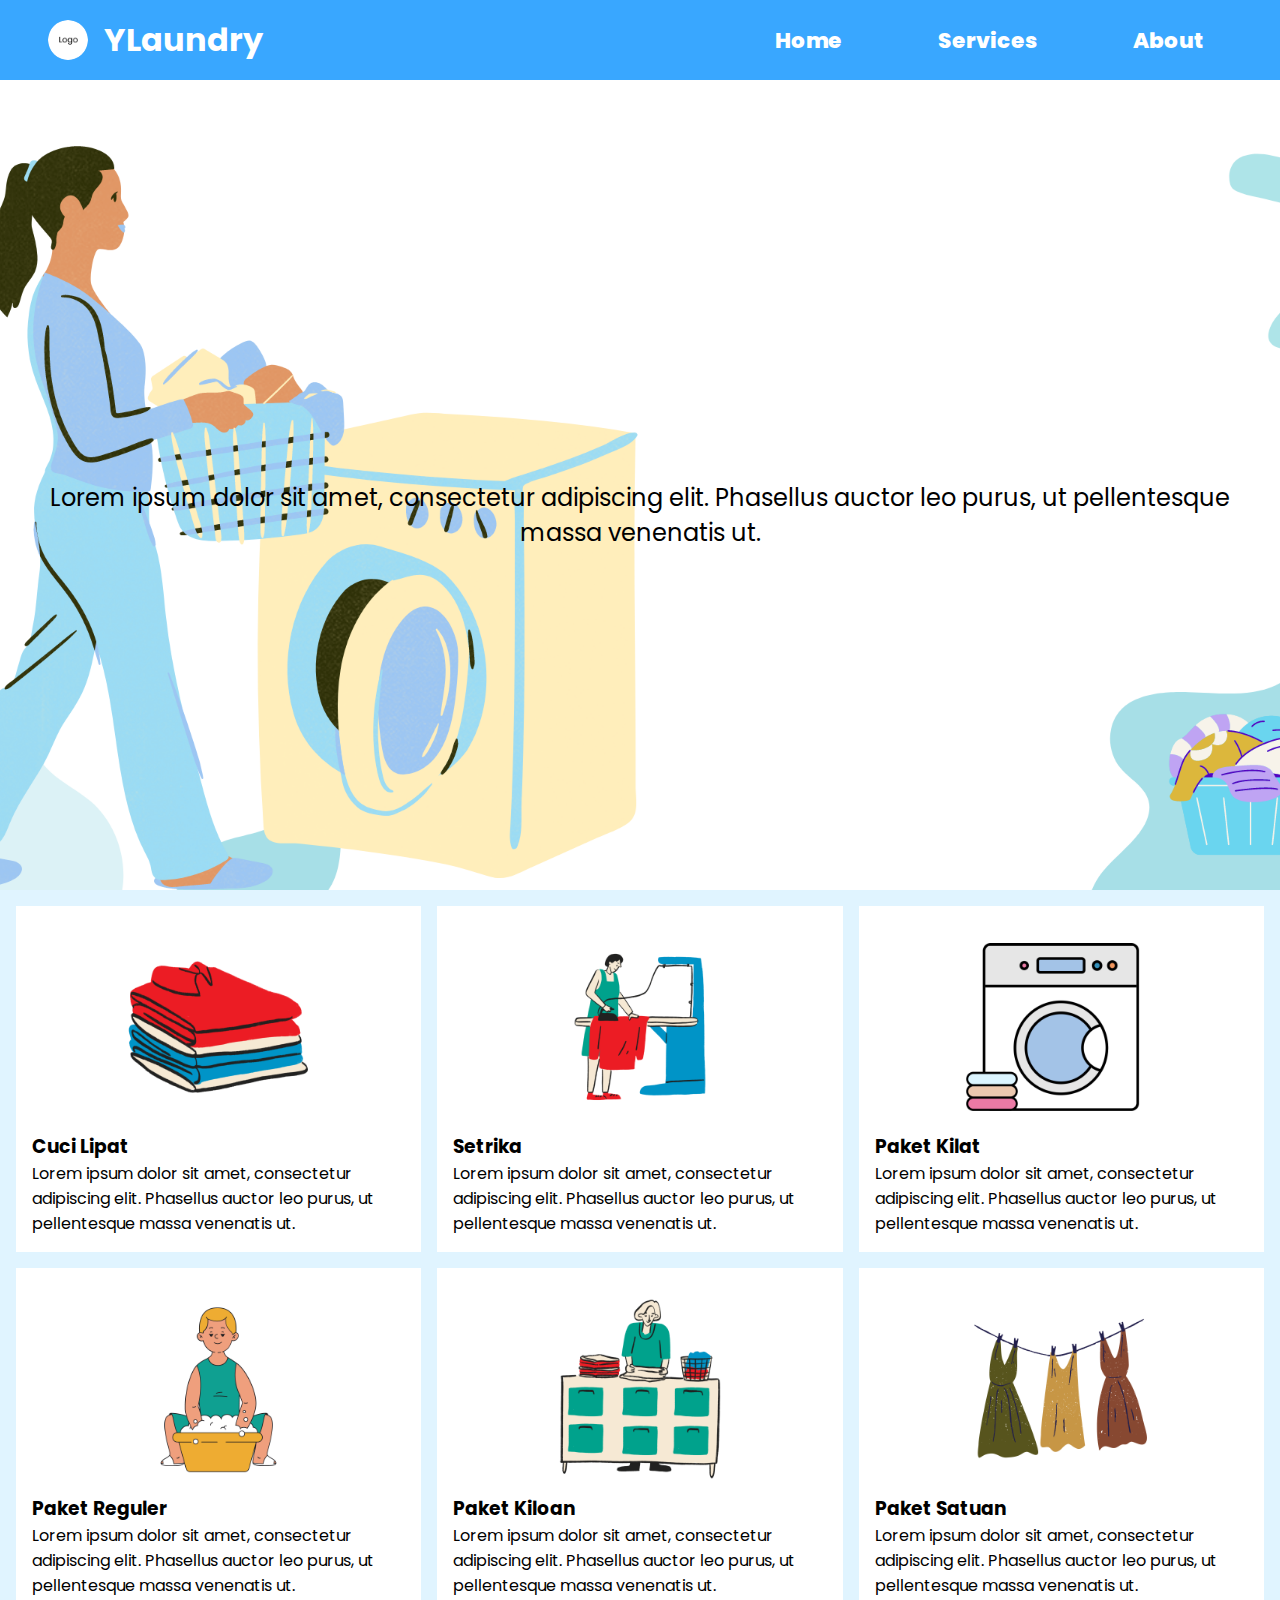
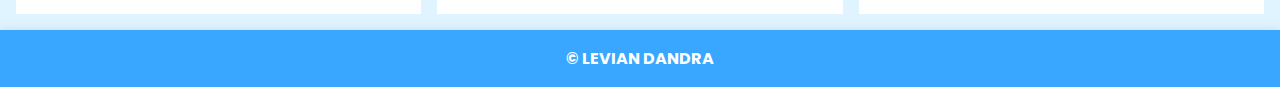
==== ylaundry/index.html @ 5318ca0f "Add files via upload" ====
<!DOCTYPE html>
<html lang="en">
  <head>
    <meta charset="UTF-8" />
    <meta name="viewport" content="width=device-width, initial-scale=1.0" />
    <meta http-equiv="X-UA-Compatible" content="ie=edge" />
    <link
      href="https://fonts.googleapis.com/css2?family=Poppins:wght@400;500;600&display=swap"
      rel="stylesheet"
    />
    <title>YLaundry</title>
    <link rel="stylesheet" href="./src/styles/main.css" />
  </head>
  <body>
    <header>
      <div class="app-bar">
        <div class="app-bar__logo">
            <img id="logo" src="./public/assets/images/logo.png" alt="logo" />
            <h1 id="tittle">YLaundry</h1>
        </div>
        <div class="app-bar__menu" id="app-bar__menu">
            <svg class="material-icons" width="36" height="36" viewBox="0 0 24 24">
                <path fill="#ffffff" d="M3 18h18v-2H3v2zM3 13h18v-2H3v2zM3 6v2h18V6H3z"></path>
            </svg>
        </div>
        <div>
            <nav id="drawer" class="app-bar__nav">
            <ul class="nav-list">
                <li class="nav-item"><a href="#">Home</a></li>
                <li class="nav-item"><a href="#services">Services</a></li>
                <li class="nav-item"><a href="#" id="daftar">About</a></li>
            </ul>
            </nav>
        </div>
    </div>
    </header>
    <main>
        <div class="hero">
            <div class="hero-content">
                <h2 class="hero-title" id="sliding-title">YLaundry</h2>
                <p class="hero-desc">Lorem ipsum dolor sit amet, consectetur adipiscing elit. Phasellus auctor leo purus, ut pellentesque massa venenatis ut. </p>
                <!-- <button class="start-note">Mulai Mencatat</button> -->
            </div>
        </div>

        <div class="card">
            <article class="card-content">
                <img class="card-content__image" src="./public/assets/images/cuci-lipat.png" alt="cuci-lipat"/>
                <h3 class="card-content__tittle">Cuci Lipat</h3>
                <p class="card-content__desc">Lorem ipsum dolor sit amet, consectetur adipiscing elit. Phasellus auctor leo purus, ut pellentesque massa venenatis ut.</p>
            </article>

            <article class="card-content">
                <img class="card-content__image" src="./public/assets/images/setrika.png" alt="setrika"/>
                <h3 class="card-content__tittle">Setrika</h3>
                <p class="card-content__desc">Lorem ipsum dolor sit amet, consectetur adipiscing elit. Phasellus auctor leo purus, ut pellentesque massa venenatis ut.</p>
            </article>

            <article class="card-content">
                <img class="card-content__image" src="./public/assets/images/paket-kilat.png" alt="paket-kilat"/>
                <h3 class="card-content__tittle">Paket Kilat</h3>
                <p class="card-content__desc">Lorem ipsum dolor sit amet, consectetur adipiscing elit. Phasellus auctor leo purus, ut pellentesque massa venenatis ut.</p>
            </article>

            <article class="card-content">
                <img class="card-content__image" src="./public/assets/images/paket-regular.png" alt="paket-reguler"/>
                <h3 class="card-content__tittle">Paket Reguler</h3>
                <p class="card-content__desc">Lorem ipsum dolor sit amet, consectetur adipiscing elit. Phasellus auctor leo purus, ut pellentesque massa venenatis ut.</p>
            </article>

            <article class="card-content">
                <img class="card-content__image" src="./public/assets/images/paket-kiloan.png" alt="paket-kiloan"/>
                <h3 class="card-content__tittle">Paket Kiloan</h3>
                <p class="card-content__desc">Lorem ipsum dolor sit amet, consectetur adipiscing elit. Phasellus auctor leo purus, ut pellentesque massa venenatis ut.</p>
            </article>

            <article class="card-content">
                <img class="card-content__image" src="./public/assets/images/paket-satuan.png" alt="paket-satuan"/>
                <h3 class="card-content__tittle">Paket Satuan</h3>
                <p class="card-content__desc">Lorem ipsum dolor sit amet, consectetur adipiscing elit. Phasellus auctor leo purus, ut pellentesque massa venenatis ut.</p>
            </article>

        </div>
    </main>
    <footer>
        <h4>&copy; LEVIAN DANDRA</h4>
    </footer>
    <script src="./src/scripts/main.js"></script>
  </body>
</html>
---- ylaundry/src/styles/main.css ----
:root {
    --primary: #87C4FF;
    --secondary: #39A7FF;
    --accent: #FFEED9;
    --background: #E0F4FF;
    --text: #ffffff;
    --black: #000000;
    --red: #ff0000;
    --blue: #0000ff;
    --green: #4caf50;
}


* {
    padding: 0;
    margin: 0;
    box-sizing: border-box;
}

body {
    background-color: var(--background);
    font-family: "Poppins", sans-serif;
}

header, footer {
    padding: 1rem 3rem;
    background-color: var(--secondary);
    box-shadow: 0px 0px 10px rgba(0, 0, 0, 0.1);
}

.app-bar,
.app-bar__logo {
    display: flex;
    justify-content: space-between;
    align-items: center;
}

.app-bar h1 {
    color: var(--text);
}

.app-bar img {
    width: 2.5rem;
    height: 2.5rem;
    margin-right: 1rem;
    border-radius: 50%;
    object-fit: cover;
}

.app-bar__menu {
    display: none;
    padding: 4px 6px 0;
    border-radius: 8px;
    margin-left: auto;
    cursor: pointer;
}

nav a {
    color: var(--text);
    padding: 14px 28px;
    font-weight: 800;
    border-radius: 12px;
    font-size: 1.35rem;
    text-decoration: none;
}

.nav-list {
    display: flex;
    list-style-type: none;
    align-items: center;
    gap: 1rem 2.5rem;
}

.hero {
    width: auto;
    display: flex;
    min-height: 90vh;
    background: url('../../public/assets/images/hero.png') center/cover no-repeat; 
    justify-content: center; 
    align-items: center; 
}

.hero-content {
    text-align: center;
    margin: 2rem; 
}

.hero-title {
    font-size: 2.5rem;
    position: relative;
    left: -100%;
    white-space: nowrap;
    animation: slideIn 1.5s ease-out forwards;
}

@keyframes slideIn {
    to {
        left: 0;
    }
}

.hero-desc {
    font-size: 1.5rem;
}

.card {
    display: flex;
    flex-wrap: wrap; 
    padding: 1rem;
    gap: 1rem;
    justify-content: center; 
}

.card-content {
    display: flex;
    flex: 1;
    flex-direction: column;
    background-color: var(--text);
    padding: 1rem;
    min-width: 400px; 
    height: auto;
    margin: 0 auto;
    height: 100%; 
    box-sizing: border-box;
}

.card-content__image {
    max-width: 30rem;
}

footer {
    text-align: center;
    color: var(--text);
}

@media screen and (max-width: 1024px) {
    .nav-list {
        display: flex;
        flex-direction: column;
        position: fixed;
        top: 86px;
        right: -100%;
        padding: 1.5rem;
        border-radius: 12px 0px 0px 12px;
        background-color: var(--secondary);
        box-shadow: 0px 0px 10px rgba(0, 0, 0, 0.1);
        z-index: 1;
        transition: right 0.3s ease;
    }

    .nav-list.active {
        display: flex;
        right: 0;
    }

    .nav-item {
        display: inline-block;
        margin: 0;
        width: 100%;
        padding: 14px 0;
    }
    
    nav a {
        width: 100%;
        color: var(--text);
        text-align: left;
    }

    nav a:hover {
        color: var(--primary);
        background-color: var(--texttext);
    }

    .app-bar__menu {
        display: block;
    }

    .card {
        flex-direction: column; 
        align-items: center;
    }

    .card-content {
        max-width: 100%;
    }
    
}

@media screen and (max-width: 660px) {
    .app-bar {
        padding: 1.15rem 1.75rem;
    }

    .card {
        flex-direction: column;
    }

    .card-content {
        max-width: 100%; 
    }
}

@media screen and (max-width: 440px) {
    nav a {
        font-size: 1.15rem;
    }
}
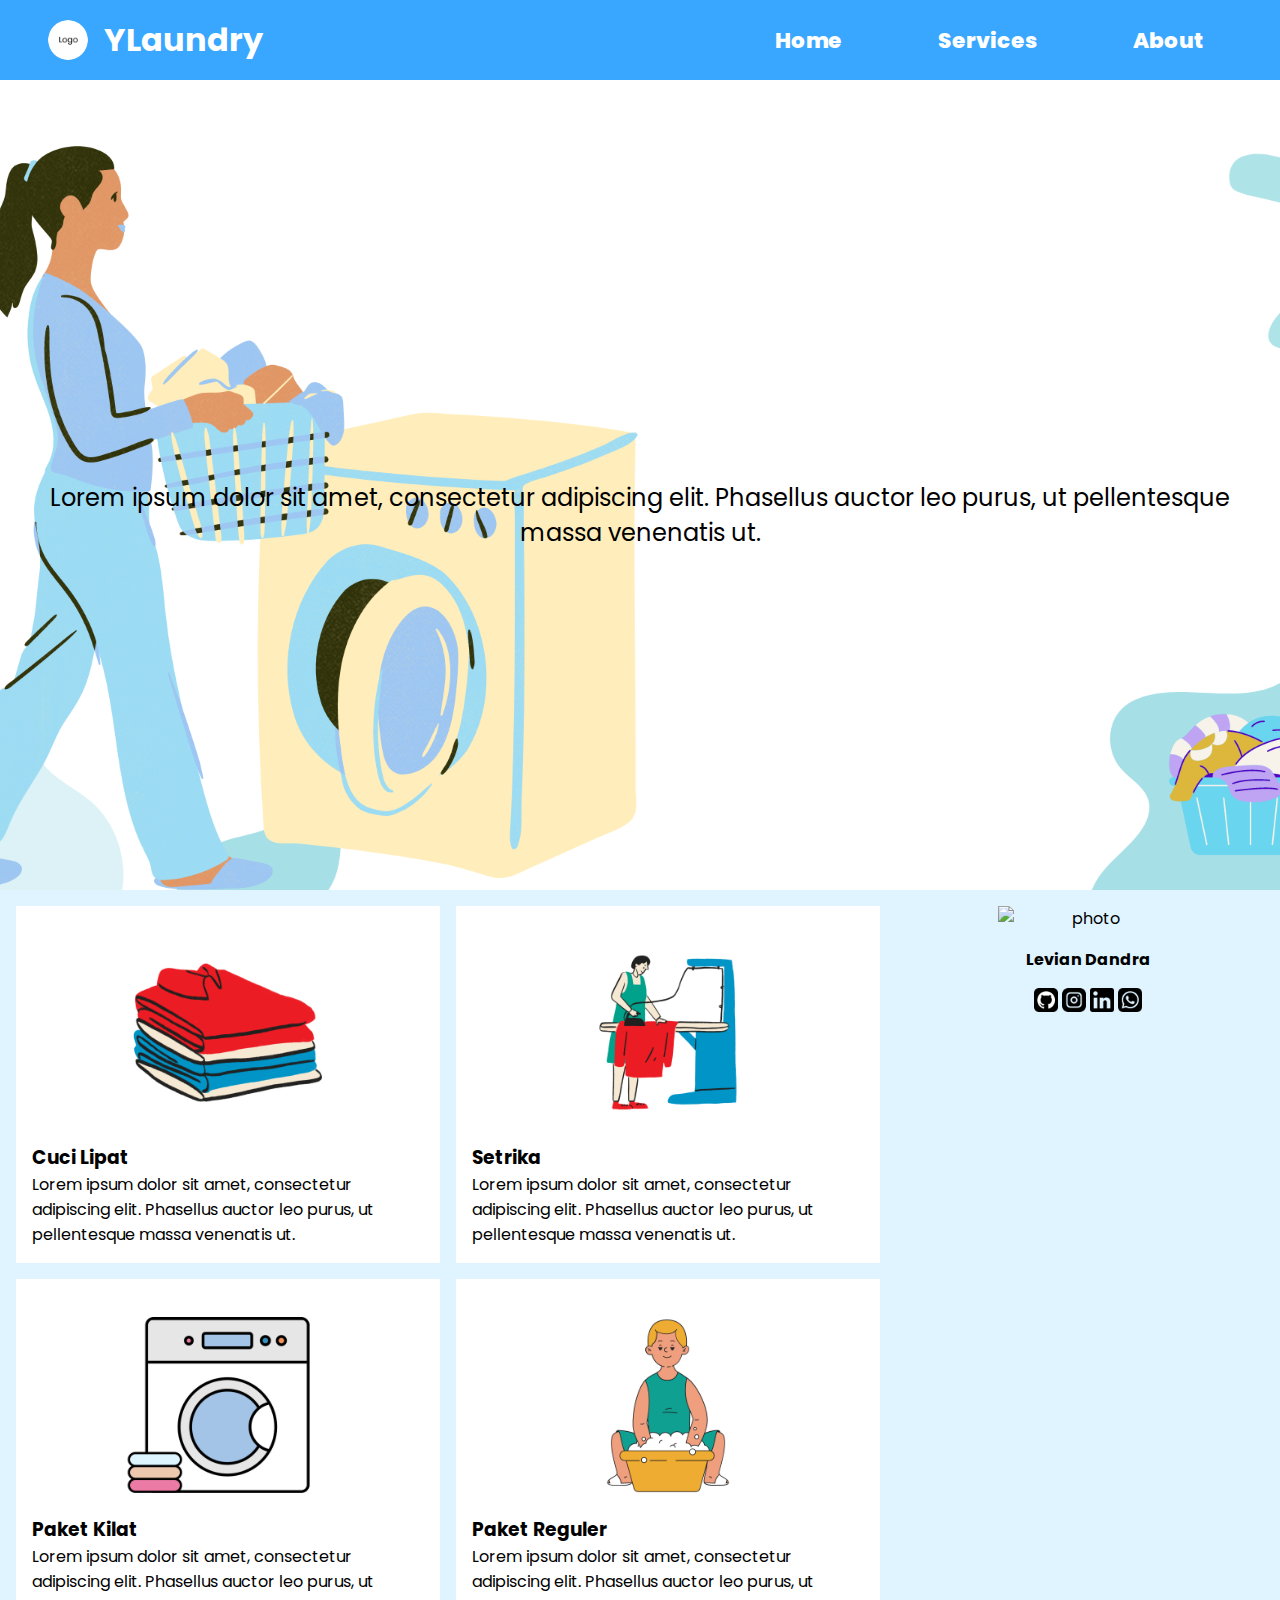
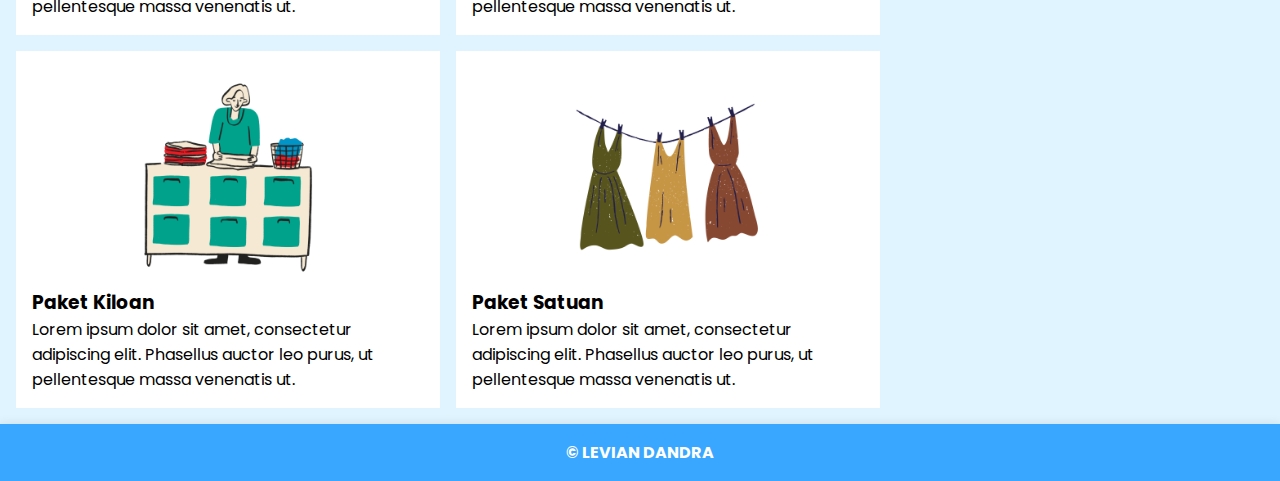
==== commit ea72c28d: "add aside" ====
--- a/ylaundry/index.html
+++ b/ylaundry/index.html
@@ -28,7 +28,7 @@
             <ul class="nav-list">
                 <li class="nav-item"><a href="#">Home</a></li>
                 <li class="nav-item"><a href="#services">Services</a></li>
-                <li class="nav-item"><a href="#" id="daftar">About</a></li>
+                <li class="nav-item"><a href="#about" id="daftar">About</a></li>
             </ul>
             </nav>
         </div>
@@ -39,47 +39,62 @@
             <div class="hero-content">
                 <h2 class="hero-title" id="sliding-title">YLaundry</h2>
                 <p class="hero-desc">Lorem ipsum dolor sit amet, consectetur adipiscing elit. Phasellus auctor leo purus, ut pellentesque massa venenatis ut. </p>
-                <!-- <button class="start-note">Mulai Mencatat</button> -->
             </div>
         </div>
 
-        <div class="card">
-            <article class="card-content">
-                <img class="card-content__image" src="./public/assets/images/cuci-lipat.png" alt="cuci-lipat"/>
-                <h3 class="card-content__tittle">Cuci Lipat</h3>
-                <p class="card-content__desc">Lorem ipsum dolor sit amet, consectetur adipiscing elit. Phasellus auctor leo purus, ut pellentesque massa venenatis ut.</p>
-            </article>
-
-            <article class="card-content">
-                <img class="card-content__image" src="./public/assets/images/setrika.png" alt="setrika"/>
-                <h3 class="card-content__tittle">Setrika</h3>
-                <p class="card-content__desc">Lorem ipsum dolor sit amet, consectetur adipiscing elit. Phasellus auctor leo purus, ut pellentesque massa venenatis ut.</p>
-            </article>
-
-            <article class="card-content">
-                <img class="card-content__image" src="./public/assets/images/paket-kilat.png" alt="paket-kilat"/>
-                <h3 class="card-content__tittle">Paket Kilat</h3>
-                <p class="card-content__desc">Lorem ipsum dolor sit amet, consectetur adipiscing elit. Phasellus auctor leo purus, ut pellentesque massa venenatis ut.</p>
-            </article>
-
-            <article class="card-content">
-                <img class="card-content__image" src="./public/assets/images/paket-regular.png" alt="paket-reguler"/>
-                <h3 class="card-content__tittle">Paket Reguler</h3>
-                <p class="card-content__desc">Lorem ipsum dolor sit amet, consectetur adipiscing elit. Phasellus auctor leo purus, ut pellentesque massa venenatis ut.</p>
-            </article>
-
-            <article class="card-content">
-                <img class="card-content__image" src="./public/assets/images/paket-kiloan.png" alt="paket-kiloan"/>
-                <h3 class="card-content__tittle">Paket Kiloan</h3>
-                <p class="card-content__desc">Lorem ipsum dolor sit amet, consectetur adipiscing elit. Phasellus auctor leo purus, ut pellentesque massa venenatis ut.</p>
-            </article>
-
-            <article class="card-content">
-                <img class="card-content__image" src="./public/assets/images/paket-satuan.png" alt="paket-satuan"/>
-                <h3 class="card-content__tittle">Paket Satuan</h3>
-                <p class="card-content__desc">Lorem ipsum dolor sit amet, consectetur adipiscing elit. Phasellus auctor leo purus, ut pellentesque massa venenatis ut.</p>
-            </article>
-
+        <div class="main-section">
+            <div class="content">
+                <div class="card">
+                    <article class="card-content">
+                        <img class="card-content__image" src="./public/assets/images/cuci-lipat.png" alt="cuci-lipat"/>
+                        <h3 class="card-content__tittle">Cuci Lipat</h3>
+                        <p class="card-content__desc">Lorem ipsum dolor sit amet, consectetur adipiscing elit. Phasellus auctor leo purus, ut pellentesque massa venenatis ut.</p>
+                    </article>
+        
+                    <article class="card-content">
+                        <img class="card-content__image" src="./public/assets/images/setrika.png" alt="setrika"/>
+                        <h3 class="card-content__tittle">Setrika</h3>
+                        <p class="card-content__desc">Lorem ipsum dolor sit amet, consectetur adipiscing elit. Phasellus auctor leo purus, ut pellentesque massa venenatis ut.</p>
+                    </article>
+        
+                    <article class="card-content">
+                        <img class="card-content__image" src="./public/assets/images/paket-kilat.png" alt="paket-kilat"/>
+                        <h3 class="card-content__tittle">Paket Kilat</h3>
+                        <p class="card-content__desc">Lorem ipsum dolor sit amet, consectetur adipiscing elit. Phasellus auctor leo purus, ut pellentesque massa venenatis ut.</p>
+                    </article>
+        
+                    <article class="card-content">
+                        <img class="card-content__image" src="./public/assets/images/paket-regular.png" alt="paket-reguler"/>
+                        <h3 class="card-content__tittle">Paket Reguler</h3>
+                        <p class="card-content__desc">Lorem ipsum dolor sit amet, consectetur adipiscing elit. Phasellus auctor leo purus, ut pellentesque massa venenatis ut.</p>
+                    </article>
+        
+                    <article class="card-content">
+                        <img class="card-content__image" src="./public/assets/images/paket-kiloan.png" alt="paket-kiloan"/>
+                        <h3 class="card-content__tittle">Paket Kiloan</h3>
+                        <p class="card-content__desc">Lorem ipsum dolor sit amet, consectetur adipiscing elit. Phasellus auctor leo purus, ut pellentesque massa venenatis ut.</p>
+                    </article>
+        
+                    <article class="card-content">
+                        <img class="card-content__image" src="./public/assets/images/paket-satuan.png" alt="paket-satuan"/>
+                        <h3 class="card-content__tittle">Paket Satuan</h3>
+                        <p class="card-content__desc">Lorem ipsum dolor sit amet, consectetur adipiscing elit. Phasellus auctor leo purus, ut pellentesque massa venenatis ut.</p>
+                    </article>
+                </div>
+            </div>
+    
+            <aside class="owner-info">
+                <article class="owner-info__detail">
+                    <img id="photo" src="./public/assets/images/pass-photo.png" alt="photo">
+                    <h4>Levian Dandra</h4>
+                    <div class="icons">
+                        <img class="socmed-icons" src="./public/assets/icons/github.png" alt="github">
+                        <img class="socmed-icons" src="./public/assets/icons/ig.png" alt="ig">
+                        <img class="socmed-icons" src="./public/assets/icons/linked.png" alt="linked">
+                        <img class="socmed-icons" src="./public/assets/icons/wa.png" alt="wa">
+                    </div>
+                </article>
+            </aside>
         </div>
     </main>
     <footer>
--- a/ylaundry/src/styles/main.css
+++ b/ylaundry/src/styles/main.css
@@ -103,6 +103,45 @@
     font-size: 1.5rem;
 }
 
+.main-section {
+    display: flex;
+}
+
+.content {
+    width: 70%;
+}
+
+aside {
+    width: 30%;
+}
+
+.owner-info {
+    display: flex;
+    justify-content: center;
+}
+
+.owner-info__detail {
+    display: flex;
+    flex-direction: column;
+    text-align: center;
+    gap: 1rem;
+}
+
+#photo {
+    min-width: 20vh;
+    max-width: 30vh;
+    margin-top: 1rem;
+    margin-left: auto;
+    justify-content: center;
+    align-items: center;
+}
+
+.socmed-icons {
+    width: 1.5rem;
+    height: auto;
+    cursor: pointer;
+}
+
 .card {
     display: flex;
     flex-wrap: wrap; 
@@ -117,7 +156,8 @@
     flex-direction: column;
     background-color: var(--text);
     padding: 1rem;
-    min-width: 400px; 
+    min-width: 300px; 
+    max-height: 400px;
     height: auto;
     margin: 0 auto;
     height: 100%; 
@@ -175,6 +215,10 @@
         display: block;
     }
 
+    .main-section {
+        flex-direction: column;
+    }
+
     .card {
         flex-direction: column; 
         align-items: center;
@@ -183,6 +227,15 @@
     .card-content {
         max-width: 100%;
     }
+
+    .content {
+        width: 100%;
+    }
+
+    aside {
+        width: 100%;
+        padding-bottom: 5vh;
+    }
     
 }
 
